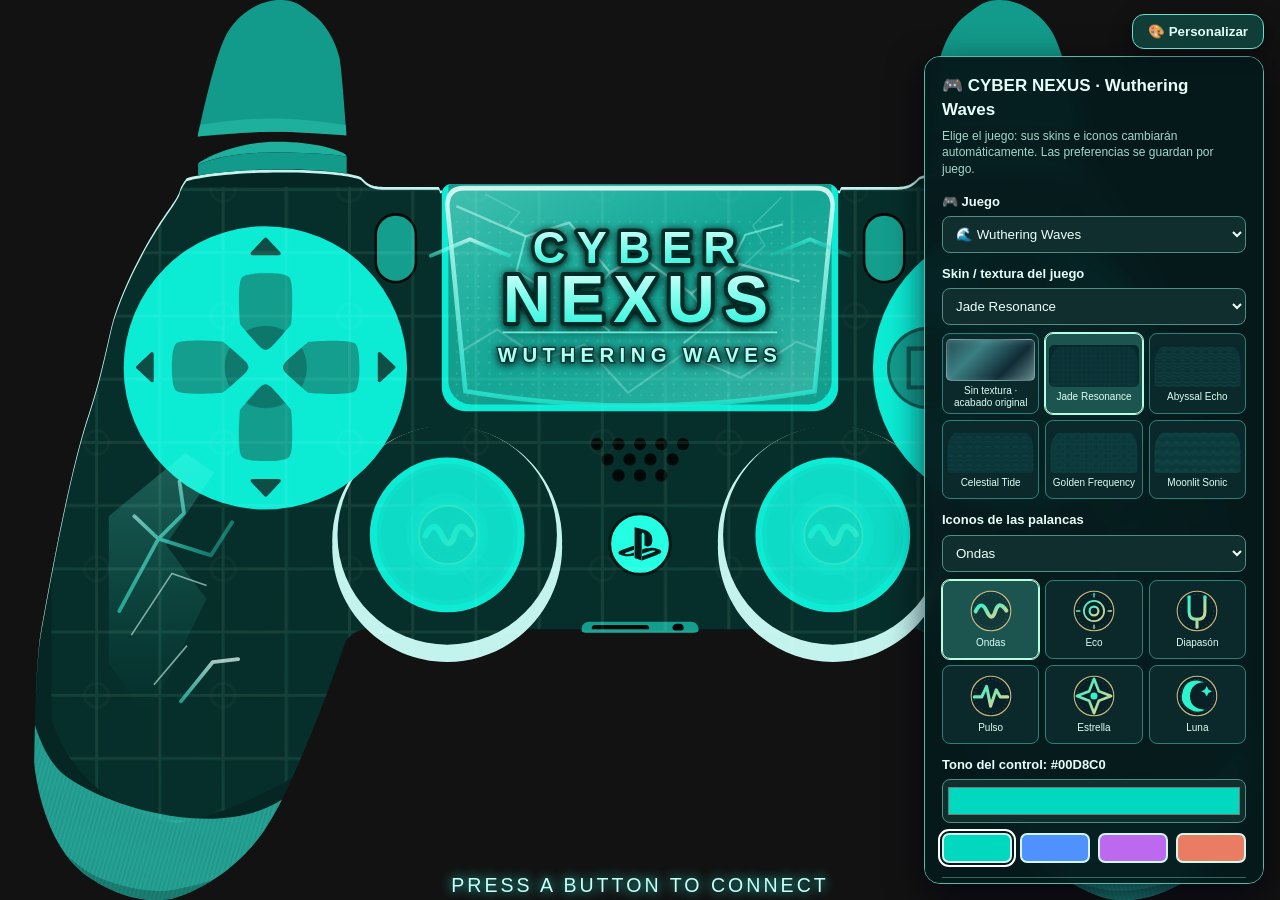
==== gamepad-customize-v2/index.html @ 9591efc9 "Add exportable self-contained photo controller HTML control for OBS streaming" ====
<!doctype html>
<html lang="es"><head><meta charset="utf-8"><meta name="viewport" content="width=device-width, initial-scale=1"><meta name="theme-color" content="#051f1c"><title>CYBER NEXUS — Gamepad Customize V2</title><link rel="stylesheet" href="style.css?v=no-texture-satin-4"></head>
<body><main class="stage" aria-label="CYBER NEXUS Wuthering Waves Resonance DualShock theme">
<div class="controller-art">
  <div class="shell"></div><div id="photo-skin" class="photo-skin" aria-hidden="true"><div class="photo-grip photo-left"><img id="photo-preview" alt=""></div><div class="photo-grip photo-right"><img id="photo-preview-right" alt=""></div></div><div class="touch-ice" aria-hidden="true"></div>
  <div class="part trigger lt" data-button="6"></div><div class="part trigger rt" data-button="7"></div>
  <div class="part bumper lb" data-button="4"></div><div class="part bumper rb" data-button="5"></div>
  <div class="part menu create" data-button="8"></div><div class="part menu options" data-button="9"></div>
  <div class="part direction up" data-button="12"></div><div class="part direction down" data-button="13"></div><div class="part direction left" data-button="14"></div><div class="part direction right" data-button="15"></div>
  <div class="part face cross" data-button="0"></div><div class="part face circle" data-button="1"></div><div class="part face square" data-button="2"></div><div class="part face triangle" data-button="3"></div>
  <div class="part stick ls" data-stick="left" data-button="10"></div><div class="part stick rs" data-stick="right" data-button="11"></div>
  <div class="part pad" data-button="17"></div><div class="part ps" data-button="16"></div>
</div><!-- WuWa V1 base: reuse V3 fixed controller geometry -->
<svg class="brand" xmlns="http://www.w3.org/2000/svg" role="img" aria-label="CYBER NEXUS — WUTHERING WAVES" viewBox="0 0 640 280" style="position:absolute;left:403px;top:195px;width:255px;height:112px;transform:translate(-50%,-50%);pointer-events:none;z-index:5;filter:drop-shadow(0 1px 3px #000)">
<defs>
  <linearGradient id="ice" x1="0" y1="0" x2="0" y2="1">
    <stop stop-color="#edfffd"/><stop offset=".45" stop-color="#83ffee"/><stop offset="1" stop-color="#1ef1da"/>
  </linearGradient>
  <linearGradient id="shine" x1="0" y1="0" x2="0" y2="1">
    <stop stop-color="#d9fffb"/><stop offset="1" stop-color="#7effef"/>
  </linearGradient>
</defs>
<!-- CYBER NEXUS channel logo with WuWa resonance styling -->
<text x="320" y="90" font-family="Arial,Helvetica,sans-serif" font-size="75" font-weight="900"
      text-anchor="middle" letter-spacing="19" stroke="#022c27" stroke-width="12" stroke-linejoin="round"
      paint-order="stroke" fill="url(#ice)">CYBER</text>
<text x="320" y="188" font-family="Arial,Helvetica,sans-serif" font-size="111" font-weight="900"
      text-anchor="middle" letter-spacing="15" stroke="#012b27" stroke-width="13" stroke-linejoin="round"
      paint-order="stroke" fill="url(#ice)">NEXUS</text>
<path d="M91 205 H549" stroke="#79ffea" stroke-width="3" opacity=".85"/>
<text x="320" y="255" font-family="Arial,Helvetica,sans-serif" font-size="34" font-weight="800"
      text-anchor="middle" letter-spacing="9" stroke="#04342f" stroke-width="4"
      paint-order="stroke" fill="url(#shine)">WUTHERING WAVES</text>
</svg><img class="frost" src="assets/ice-overlay.svg?v=wuwa-v1-jade-1" alt="" aria-hidden="true">
<div class="status">PRESS A BUTTON TO CONNECT</div><div class="debug" aria-live="off"></div></main>
<script src="main.js"></script><button id="customizer-toggle" type="button" aria-controls="customizer" aria-expanded="true">🎨 Personalizar</button>
<aside id="customizer" class="customizer" aria-label="Personalización del control">
  <h2 id="customizer-title">🎮 CYBER NEXUS · Gamepad Customize V2</h2>
  <p>Elige el juego: sus skins e iconos cambiarán automáticamente. Las preferencias se guardan por juego.</p>
  <label for="game-select">🎮 Juego</label>
  <select id="game-select">
    <option value="wuwa">🌊 Wuthering Waves</option>
    <option value="nte">🌆 Neverness to Everness</option>
    <option value="mk1">❄️ Mortal Kombat 1 · Sub-Zero</option>
  </select>
  <label for="skin-select">Skin / textura del juego</label>
  <select id="skin-select"></select>
  <div id="skin-gallery" class="choice-gallery skins-gallery" role="group" aria-label="Skins disponibles del juego"></div>
  <label for="icon-select">Iconos de las palancas</label>
  <select id="icon-select"></select>
  <div id="icon-gallery" class="choice-gallery icons-gallery" role="group" aria-label="Iconos disponibles del juego"></div>
  <label for="color-select">Tono del control: <span id="color-value">#00D8C0</span></label>
  <input type="color" id="color-select" value="#00d8c0" aria-label="Elegir el color del control">
  <div class="swatches" aria-label="Colores rápidos">
    <button type="button" style="background:#00d8c0" data-preset-color="#00d8c0" aria-label="Jade"></button>
    <button type="button" style="background:#4e91ff" data-preset-color="#4e91ff" aria-label="Azul"></button>
    <button type="button" style="background:#bd69ef" data-preset-color="#bd69ef" aria-label="Violeta"></button>
    <button type="button" style="background:#eb7c64" data-preset-color="#eb7c64" aria-label="Coral"></button>
  </div>
  <section class="photo-editor" aria-label="Skin mediante imagen">
<h3>🖼️ Skin de personaje · ambos grips</h3>
<p>La imagen se imprime sobre las dos empuñaduras hasta sus extremos inferiores, como una skin real. Los botones, palancas y touchpad quedan libres.</p>
<label for="photo-mode">Tipo de skin</label>
<select id="photo-mode"><option value="preset">Skin del juego</option><option value="photo">Personaje en ambos grips</option></select>
<label for="photo-upload">Foto para ambos lados (PNG, JPG, WebP)</label>
<input id="photo-upload" type="file" accept="image/png,image/jpeg,image/webp">
<label for="photo-right-upload">Opcional: foto diferente para el grip derecho</label>
<input id="photo-right-upload" type="file" accept="image/png,image/jpeg,image/webp">
<label for="photo-side">Ajustar imagen de</label>
<select id="photo-side"><option value="left">Grip izquierdo</option><option value="right">Grip derecho</option></select>
<div class="photo-controls">
<label for="photo-fit">Encuadre</label>
<select id="photo-fit"><option value="cover">Llenar grip (recorte)</option><option value="contain">Mostrar imagen completa</option></select>
<label for="photo-scale">Tamaño: <output id="photo-scale-value">100%</output></label>
<input id="photo-scale" type="range" min="50" max="250" value="100" step="1">
<label for="photo-x">Mover horizontal: <output id="photo-x-value">0 px</output></label>
<input id="photo-x" type="range" min="-200" max="200" value="0" step="1">
<label for="photo-y">Mover vertical: <output id="photo-y-value">0 px</output></label>
<input id="photo-y" type="range" min="-220" max="220" value="0" step="1">
<label for="photo-rotation">Rotación: <output id="photo-rotation-value">0°</output></label>
<input id="photo-rotation" type="range" min="-180" max="180" value="0" step="1">
<label for="photo-opacity">Opacidad: <output id="photo-opacity-value">100%</output></label>
<input id="photo-opacity" type="range" min="15" max="100" value="100" step="1">
</div>
<div class="photo-actions">
<button type="button" id="photo-reset">↺ Centrar este lado</button>
<button type="button" id="photo-remove">Eliminar fotos</button>
</div>
<p id="photo-status" role="status" aria-live="polite"></p>
</section>
  <section class="stream-export" aria-label="Guardar diseño para streaming">
  <h3>📺 Guardar para OBS / TikTok</h3>
  <p>Genera un archivo HTML con este mando, sus colores, iconos y fotos incorporadas. Se verá igual aunque OBS use otro navegador.</p>
  <button id="export-stream-html" type="button">💾 Guardar control para streaming (.html)</button>
  <p id="stream-export-status" role="status" aria-live="polite"></p>
  <small>En OBS: Fuente de navegador → Archivo local → selecciona el HTML. Para TikTok LIVE Studio, puedes capturar la escena de OBS con el mando personalizado. El enlace público de GitHub no comparte fotos guardadas en tu navegador.</small>
</section>
  <button id="reset-customizer" type="button">↺ Restaurar este juego</button>
  <p class="help">En OBS usa <strong>?overlay=1</strong> para ocultar el panel. No se modifican los controles originales.</p>
</aside>
<script src="customizer.js?v=no-texture-satin-4"></script><script src="photo-skin.js?v=character-grips-2"></script><script src="stream-export.js?v=export-v1"></script></body></html>
---- gamepad-customize-v2/style.css ----
/* WuWa V1 — retain Dracula DS4 artwork and exact established geometry; recolor only to WuWa Resonance.
   Dracula source art © contributors, MIT: github.com/dracula/gamepad-viewer */
:root{color-scheme:dark;--ice-filter:none}
*{box-sizing:border-box}html,body{margin:0;width:100%;height:100%;overflow:hidden;background:transparent;font-family:Arial,sans-serif}
body.show-bg{background:radial-gradient(ellipse at center,#104e48 0,#061917 70%)}
.stage{position:absolute;left:50%;top:50%;height:598px;width:806px;transform:translate(-50%,-50%) scale(var(--zoom,1));transform-origin:center;isolation:isolate}
.controller-art{position:absolute;inset:0;filter:none}
.shell{position:absolute;inset:0;background:url("assets/base.svg?v=wuwa-jade-v1-1") no-repeat center/806px 598px}
.part{position:absolute;z-index:2;background-repeat:no-repeat;transition:filter .055s,opacity .055s;pointer-events:none}
.part.pressed{filter:drop-shadow(0 0 4px #54ffe7) drop-shadow(0 0 9px #16ffe8)}
/* Official Dracula sizes and positions used for the DS4 */
.trigger{top:0;width:99px;height:90px;background-image:url("assets/triggers.svg?v=wuwa-jade-v1-1");opacity:var(--pressure,0)}
.trigger.lt{left:109px;background-position:0 0}
.trigger.rt{left:598px;background-position:-99px 0}
.bumper{top:94px;width:99px;height:23px;background-image:url("assets/bumper.svg?v=wuwa-jade-v1-1");opacity:0}
.bumper.lb{left:109px}.bumper.rb{left:598px;transform:scaleX(-1)}
.bumper.pressed{opacity:1}
.menu{top:142px;width:28px;height:46px;background-image:url("assets/start.svg?v=wuwa-jade-v1-1");opacity:0}
.menu.create{left:227px;background-position:0 0}
.menu.options{left:551px;background-position:-28px 0}
.menu.pressed{opacity:1}
.face{width:55px;height:55px;background-image:url("assets/face.svg?v=wuwa-jade-v1-1")}
.face.pressed{background-position-y:55px}
.cross{left:625px;top:275px;background-position:0 0}
.circle{left:682px;top:217px;background-position:-57px 0}
.square{left:567px;top:217px;background-position:-113px 0}
.triangle{left:625px;top:159px;background-position:55px 0}
.direction{background-image:url("assets/dpad.svg?v=wuwa-jade-v1-1")}
.up,.down{width:36px;height:52px}.left,.right{width:52px;height:36px}
.up{left:136px;top:181px;background-position:-37px 0}
.down{left:136px;top:255px;background-position:0 0}
.left{left:92px;top:226px;background-position:104px 0}
.right{left:165px;top:226px;background-position:52px 0}
.direction.pressed{background-position-y:52px}
.stick{width:94px;height:94px;background-image:url("assets/sticks.svg?v=wuwa-jade-v1-1");transform:translate(var(--x,0px),var(--y,0px));}
.stick.ls{left:228px;top:308px;background-position:0 0}
.stick.rs{left:484px;top:308px;background-position:0 0}
.stick.ls.pressed{background-position:-96px 0}
.stick.rs.pressed{background-position:-192px 0}
.pad{top:122px;left:272px;width:262px;height:151px;opacity:0;background:url("assets/touchpad.svg?v=wuwa-jade-v1-1") center no-repeat}
.pad.pressed{opacity:1}
.ps{left:382px;top:357px;width:42px;height:42px;border-radius:50%;opacity:0;background:radial-gradient(circle,#b8fff3 0,#12f1d8 52%,transparent 68%)}
.ps.pressed{opacity:.85}
.brand{position:absolute;left:50%;top:35%;width:255px;max-height:120px;height:auto;transform:translate(-50%,-50%);pointer-events:none;z-index:3;filter:drop-shadow(0 1px 3px #000)}
.frost{position:absolute;inset:0;width:806px;height:598px;z-index:4;pointer-events:none;opacity:.85}
.status{position:absolute;bottom:2px;left:0;width:100%;text-align:center;color:#c8fff9;letter-spacing:2px;font-size:13px;text-shadow:0 0 8px #26ffe8;z-index:5}
.stage.connected .status{display:none}.stage:not(.connected) .part{opacity:.2}.stage:not(.connected) .trigger,.stage:not(.connected) .bumper,.stage:not(.connected) .menu,.stage:not(.connected) .pad,.stage:not(.connected) .ps{opacity:0}

/* V4.1 — unambiguous feedback for face buttons and D-pad.
   The Dracula sprite's pressed variant can be subtle after recoloring:
   use independent resonance-glow layers without moving or reshaping the original buttons. */
.face,.direction{isolation:isolate}
.face.pressed,.direction.pressed{
  filter:brightness(1.65) saturate(1.45) drop-shadow(0 0 6px #d1fffa) drop-shadow(0 0 13px #19ffe2) !important;
}
.face::after,.direction::after{
  content:"";position:absolute;pointer-events:none;opacity:0;
  transition:opacity 45ms linear;background:transparent;
}
.face::after{
  inset:6px;border-radius:50%;
  border:3px solid rgba(216,253,255,.95);
  background:radial-gradient(circle,rgba(127,237,255,.4),rgba(7,127,255,.10) 65%,transparent 85%);
  box-shadow:0 0 5px #e0fffc,inset 0 0 9px #71ffe9,0 0 15px #16ffe6;
}
.direction::after{
  inset:3px;border-radius:7px;
  background:rgba(111,231,255,.58);
  box-shadow:inset 0 0 10px #e6fffc,0 0 11px #38ffe5;
}
.face.pressed::after,.direction.pressed::after{opacity:1}
.debug{display:none;position:absolute;left:0;right:0;bottom:0;z-index:20;padding:6px 10px;background:rgba(0,8,20,.88);color:#a9fff2;font:12px/1.4 monospace;white-space:nowrap;text-align:center;pointer-events:none}
body.debug-mode .debug{display:block}
body.debug-mode .status{bottom:27px}

/* V4.2 — OPTIONS (Gamepad API button 9) visible activation.
   Keep Dracula placement, but overlay a clear ice signal rather than relying
   on the barely visible start.svg sprite after recoloring. */
.menu.options.pressed{
  opacity:1 !important;
  filter:brightness(2.1) drop-shadow(0 0 7px #bffff4) drop-shadow(0 0 12px #16ffe6) !important;
}
.menu.options::after{
  content:"";position:absolute;left:3px;top:5px;width:22px;height:34px;
  box-sizing:border-box;border-radius:8px;
  opacity:0;pointer-events:none;
  border:2px solid #d3fffa;
  background:linear-gradient(160deg,rgba(188,250,255,.84),rgba(5,124,241,.72));
  box-shadow:0 0 9px #8affed,inset 0 0 8px #defffb,0 0 17px #24ffe8;
  transition:opacity .04s linear;
}
.menu.options.pressed::after{opacity:1}

/* WuWa V1 design improvements: preserving V4 geometry and proven input mapping */
.controller-art{filter:none}
.part.pressed{filter:brightness(1.85) drop-shadow(0 0 5px #d8fffb) drop-shadow(0 0 12px #14ffe1)}
.face.pressed,.direction.pressed{filter:brightness(1.95) saturate(1.25) drop-shadow(0 0 7px #c9fff9) drop-shadow(0 0 15px #02ffe2) !important}
.face::after{border-color:#e0fffc;background:radial-gradient(circle,rgba(150,243,255,.42),rgba(2,121,234,.15) 65%,transparent 85%);box-shadow:0 0 8px #d5fffa,inset 0 0 8px #7bffea,0 0 17px #00f1d6}
.direction::after{background:rgba(111,221,255,.65);box-shadow:inset 0 0 10px #e3fffc,0 0 13px #16ffe3}
.menu.options.pressed::after{background:linear-gradient(160deg,rgba(210,250,255,.86),rgba(6,127,225,.75))}
.pad.pressed{filter:drop-shadow(0 0 9px #46ffe5)}
.stick.pressed{filter:brightness(1.6) drop-shadow(0 0 8px #9efff0)}
.trigger{filter:drop-shadow(0 0 calc(2px + var(--pressure,0)*9px) #27ffe2)}
.bumper.pressed{filter:drop-shadow(0 0 8px #40ffe4)}

/* WuWa jade armor finish; controller geometry and Gamepad API unchanged. */
.shell{background-image:url("assets/base.svg?v=wuwa-jade-v1-1") !important}

/* WuWa V1 — Jade resonance touchpad and original waveform emblems; control geometry unchanged. */
.touch-ice{
  position:absolute;left:272px;top:122px;width:262px;height:151px;
  background:url("assets/touchpad-ice.svg?v=wuwa-jade-v1-1") center/contain no-repeat;
  z-index:1;pointer-events:none;
}
.stick{isolation:isolate}
.stick::after{
  content:"";position:absolute;width:43px;height:43px;left:25.5px;top:25.5px;
  pointer-events:none;opacity:.86;
  background:url("assets/resonance-emblem.svg?v=wuwa-resonance-v1") center/contain no-repeat;
  filter:drop-shadow(0 0 3px rgba(221,115,255,.85));
}
.stick.pressed::after{opacity:1;filter:drop-shadow(0 0 5px #9affef)}
/* Keep the touchpad's original press response on top of the glass texture. */
.pad{z-index:3}
.pad.pressed{filter:brightness(1.35) drop-shadow(0 0 10px #66ffe8)}
/* Neon highlights on established shoulder component locations. */
.bumper.pressed,.trigger.pressed{filter:brightness(1.35) drop-shadow(0 0 8px #96ffee)}

/* WuWa V2: isolated visual customization; Gamepad API and geometry untouched. */
:root{--hue-shift:0deg;--skin-image:url("assets/skin-jade.svg");--stick-icon:url("assets/resonance-emblem.svg")}
.controller-art,.frost{filter:hue-rotate(var(--hue-shift))}
.brand{filter:hue-rotate(var(--hue-shift)) drop-shadow(0 1px 3px #000) !important}
.shell::after{content:"";position:absolute;inset:0;pointer-events:none;background:var(--skin-image) center/806px 598px no-repeat;opacity:.52;z-index:1;mix-blend-mode:soft-light;-webkit-mask-image:url("assets/base.svg?v=wuwa-v2-body-mask-1");mask-image:url("assets/base.svg?v=wuwa-v2-body-mask-1");-webkit-mask-repeat:no-repeat;mask-repeat:no-repeat;-webkit-mask-position:center;mask-position:center;-webkit-mask-size:806px 598px;mask-size:806px 598px}
.shell{isolation:isolate}
.stick::after{background-image:var(--stick-icon);filter:drop-shadow(0 0 3px rgba(90,255,215,.85))}
#customizer-toggle{position:fixed;top:14px;right:16px;z-index:105;background:#103d37;color:#e1fff7;border:1px solid #65e0c9;border-radius:12px;padding:9px 15px;font-weight:700;cursor:pointer;box-shadow:0 6px 20px #0017}
#customizer-toggle[hidden]{display:none}
.customizer{position:fixed;top:56px;right:16px;width:min(292px,calc(100vw - 32px));max-height:calc(100vh - 72px);overflow:auto;z-index:100;background:rgba(6,27,29,.96);border:1px solid #4fbca6;border-radius:16px;padding:17px;color:#e6fff8;box-shadow:0 12px 36px #001b;backdrop-filter:blur(9px);font:14px/1.4 Arial,sans-serif}
.customizer.hidden{display:none}
.customizer h2{font-size:17px;margin:0 0 6px}.customizer p{font-size:12px;color:#a3d7ca;margin:0 0 15px}
.customizer label{display:block;font-size:13px;font-weight:bold;margin:12px 0 5px}
.customizer select,.customizer input[type=color]{width:100%;background:#102e2e;color:#edfff9;border:1px solid #508e84;border-radius:8px;padding:9px;cursor:pointer}
.customizer input[type=color]{height:44px;padding:3px}
.customizer .swatches{display:flex;gap:8px;margin:10px 0 13px}
.customizer .swatches button{flex:1;height:30px;border:2px solid #d2f7ed;border-radius:7px;cursor:pointer}
.customizer .swatches button[aria-pressed=true]{outline:2px solid #fff;outline-offset:2px}
.customizer #reset-customizer{width:100%;border:1px solid #81c6b5;background:#163e38;color:#e7fff6;border-radius:8px;padding:10px;cursor:pointer}
.customizer .help{margin-top:12px}
@media(max-width:650px){#customizer-toggle{top:8px;right:8px}.customizer{top:48px;right:8px}}

/* MULTIGAME V2 — only visual sprites change; preserves Gamepad API and geometry. */
:root{--game-base:url("../wuwa-v1/assets/base.svg");--game-triggers:url("../wuwa-v1/assets/triggers.svg");--game-bumper:url("../wuwa-v1/assets/bumper.svg");--game-start:url("../wuwa-v1/assets/start.svg");--game-face:url("../wuwa-v1/assets/face.svg");--game-dpad:url("../wuwa-v1/assets/dpad.svg");--game-sticks:url("../wuwa-v1/assets/sticks.svg");--game-touch:url("../wuwa-v1/assets/touchpad-ice.svg");--game-touchpress:url("../wuwa-v1/assets/touchpad.svg");--logo-shift:0deg;--bg-light:#104e48;--bg-dark:#061917}
body.show-bg{background:radial-gradient(ellipse at center,var(--bg-light) 0,var(--bg-dark) 70%)}
.shell,.shell[style]{background-image:var(--game-base) !important}
.shell::after{-webkit-mask-image:var(--game-base);mask-image:var(--game-base)}
.trigger{background-image:var(--game-triggers)}
.bumper{background-image:var(--game-bumper)}
.menu{background-image:var(--game-start)}
.face{background-image:var(--game-face)}
.direction{background-image:var(--game-dpad)}
.stick{background-image:var(--game-sticks)}
.touch-ice{background-image:var(--game-touch)}
.pad{background-image:var(--game-touchpress)}
.brand{filter:hue-rotate(var(--logo-shift)) drop-shadow(0 1px 3px #000) !important}
.customizer{width:min(340px,calc(100vw - 32px))}
.choice-gallery{display:grid;grid-template-columns:repeat(3,minmax(0,1fr));gap:6px;margin:8px 0 12px}
.choice{min-height:79px;padding:5px 3px;background:#0b292b;color:#dcfff3;border:1px solid #2b817a;border-radius:8px;cursor:pointer;display:flex;flex-direction:column;align-items:center;justify-content:center;gap:4px;overflow:hidden}
.choice img{width:44px;height:44px;object-fit:contain}
.choice span{display:block;font-size:10px;line-height:1.15;text-align:center;overflow-wrap:anywhere}
.skins-gallery .choice img{width:100%;height:42px;object-fit:cover;background:#09282e;border-radius:5px}
.choice[aria-pressed=true]{border-color:#bcffdd;background:#1c5550;outline:1px solid #acffe1}
.choice:hover{border-color:#e0fff3}
@media(max-width:650px){.customizer{width:min(305px,calc(100vw - 16px))}.choice-gallery{grid-template-columns:repeat(3,1fr)}}

/* Gamepad Customize V2 — local photo skin, clipped to game controller.
   Stays behind interactive buttons/touchpad, and never uploads photos. */
.controller-art{filter:none !important}
.shell,.part,.touch-ice{filter:hue-rotate(var(--hue-shift))}
.part.pressed{filter:brightness(1.85) drop-shadow(0 0 5px #d8fffb) drop-shadow(0 0 12px #14ffe1)}
.photo-skin{position:absolute;inset:0;width:806px;height:598px;z-index:1;pointer-events:none;display:none;overflow:hidden;
 -webkit-mask-image:var(--game-base);mask-image:var(--game-base);
 -webkit-mask-position:center;mask-position:center;
 -webkit-mask-repeat:no-repeat;mask-repeat:no-repeat;
 -webkit-mask-size:806px 598px;mask-size:806px 598px;
}
.photo-skin.visible{display:block}
.photo-skin img{display:block;position:absolute;left:0;top:0;width:806px;height:598px;object-fit:cover;max-width:none;
 transform:translate(var(--photo-x,0px),var(--photo-y,0px)) rotate(var(--photo-rotation,0deg)) scale(var(--photo-scale,1));
 transform-origin:center;opacity:var(--photo-opacity,.75)}
/* Photo grips and game textures can coexist: the textured shell is the base
   and character photos decorate only the two handles. Never hide the texture. */
.using-photo .shell::after{opacity:.8 !important;mix-blend-mode:screen}
.shell::after{opacity:.8;mix-blend-mode:screen}
.photo-editor{margin:14px 0;border-top:1px solid #326c61;padding-top:12px}
.photo-editor h3{margin:0 0 5px;font-size:15px;color:#caffed}
.photo-editor input[type=file]{display:block;width:100%;font-size:12px;padding:8px;background:#102e2e;border:1px solid #508e84;border-radius:8px}
.photo-editor input[type=range]{width:100%;accent-color:#56e0b9;cursor:pointer}
.photo-editor .photo-controls.disabled{opacity:.45}
.photo-editor .photo-actions{display:flex;gap:7px;margin:12px 0}
.photo-editor .photo-actions button{flex:1;min-width:0;background:#19443c;color:#e5fff5;border:1px solid #619d89;border-radius:8px;padding:8px 5px;font-size:12px;cursor:pointer}
.photo-editor .photo-actions button:hover{background:#266458}
.photo-editor #photo-status{font-size:12px;line-height:1.35;min-height:1.4em}

/* Character grip skins v2.1 — artwork only on the two separate physical grips.
   Exact controller sprite remains untouched. All coordinates within 806x598 stage. */
.photo-skin{z-index:1;opacity:1;overflow:hidden}
.photo-grip{position:absolute;inset:0;overflow:hidden;pointer-events:none}
/* Slender ergonomic shells, avoiding button and analog input regions. */
.photo-grip.photo-left{
 clip-path:polygon(7.5% 52%,18% 50%,24% 54%,27% 59%,28% 69%,25% 79%,21% 90%,18% 98%,11% 99%,6.5% 94%,3.5% 83%,3.5% 72%,5% 60%);
}
.photo-grip.photo-right{
 clip-path:polygon(92.5% 52%,82% 50%,76% 54%,73% 59%,72% 69%,75% 79%,79% 90%,82% 98%,89% 99%,93.5% 94%,96.5% 83%,96.5% 72%,95% 60%);
}
.photo-skin .photo-grip img{
 position:absolute;top:200px;left:15px;width:225px;height:398px;display:block;max-width:none;
 object-fit:cover;object-position:center bottom;
 opacity:var(--side-opacity,1);
 transform:translate(var(--side-x,0px),var(--side-y,0px)) rotate(var(--side-rotation,0deg)) scale(var(--side-scale,1));
 transform-origin:center bottom;
}
.photo-skin .photo-grip.photo-right img{left:566px}
.photo-editor #photo-right-upload{display:block;width:100%;font-size:12px;padding:8px;background:#102e2e;border:1px solid #508e84;border-radius:8px}
.photo-editor #photo-fit,.photo-editor #photo-side{width:100%;background:#102e2e;color:#edfff9;border:1px solid #508e84;border-radius:8px;padding:9px}
.photo-skin .photo-grip img[src=""]{display:none}

/* Texture-free finish: retain game-specific molded shell with a restrained satin sheen,
   rather than a flat or transparent surface. Does not affect character grip artwork. */
.no-texture .shell::after,
.no-texture.using-photo .shell::after{
 background-image:linear-gradient(145deg,rgba(255,255,255,.13) 0%,rgba(255,255,255,.025) 28%,rgba(0,0,0,.13) 64%,rgba(255,255,255,.07) 95%) !important;
 background-size:806px 598px;
 background-repeat:no-repeat;
 opacity:.65 !important;
 mix-blend-mode:soft-light !important;
}
.skins-gallery .choice .plain-skin-preview{
 display:block;width:100%;height:42px;flex-shrink:0;border-radius:5px;
 background:linear-gradient(135deg,#244e53 0%,#3b7f83 32%,#102b35 70%,#608789 100%);
 border:1px solid rgba(211,255,252,.35);box-shadow:inset 0 1px 6px rgba(255,255,255,.17);
}
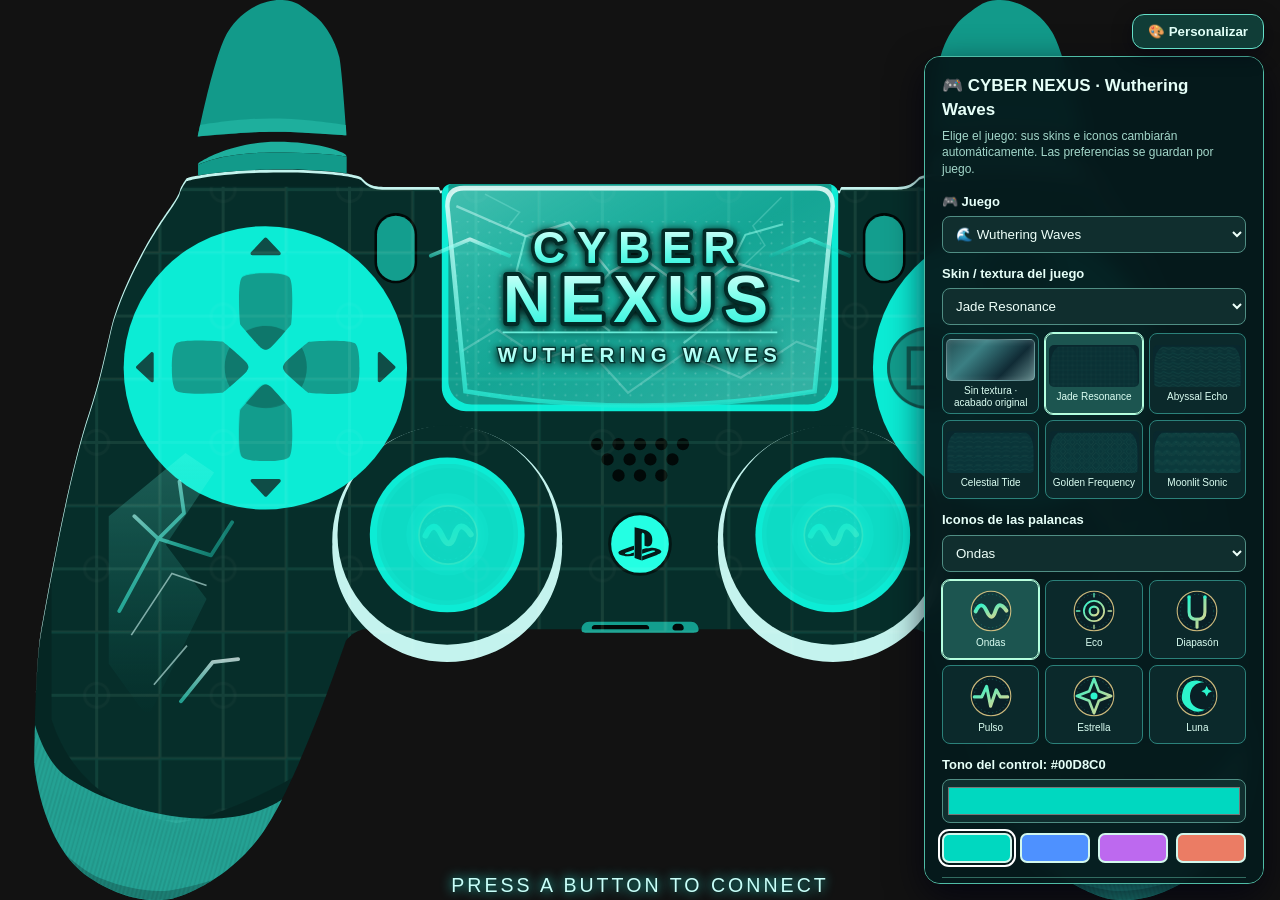
==== commit 2b6844f4: "Refresh editor stylesheet for new save-overlay control" ====
--- a/gamepad-customize-v2/index.html
+++ b/gamepad-customize-v2/index.html
@@ -1,5 +1,5 @@
 <!doctype html>
-<html lang="es"><head><meta charset="utf-8"><meta name="viewport" content="width=device-width, initial-scale=1"><meta name="theme-color" content="#051f1c"><title>CYBER NEXUS — Gamepad Customize V2</title><link rel="stylesheet" href="style.css?v=no-texture-satin-4"></head>
+<html lang="es"><head><meta charset="utf-8"><meta name="viewport" content="width=device-width, initial-scale=1"><meta name="theme-color" content="#051f1c"><title>CYBER NEXUS — Gamepad Customize V2</title><link rel="stylesheet" href="style.css?v=stream-export-5"></head>
 <body><main class="stage" aria-label="CYBER NEXUS Wuthering Waves Resonance DualShock theme">
 <div class="controller-art">
   <div class="shell"></div><div id="photo-skin" class="photo-skin" aria-hidden="true"><div class="photo-grip photo-left"><img id="photo-preview" alt=""></div><div class="photo-grip photo-right"><img id="photo-preview-right" alt=""></div></div><div class="touch-ice" aria-hidden="true"></div>
--- a/gamepad-customize-v2/style.css
+++ b/gamepad-customize-v2/style.css
@@ -239,3 +239,11 @@
  background:linear-gradient(135deg,#244e53 0%,#3b7f83 32%,#102b35 70%,#608789 100%);
  border:1px solid rgba(211,255,252,.35);box-shadow:inset 0 1px 6px rgba(255,255,255,.17);
 }
+
+/* Portable overlay export controls; editor-only, excluded from the saved HTML. */
+.stream-export{margin:14px 0;padding:13px 0;border-top:1px solid #326c61;border-bottom:1px solid #326c61}
+.stream-export h3{margin:0 0 5px;color:#d5fff1;font-size:15px}
+.stream-export p,.stream-export small{font-size:12px;line-height:1.4;color:#b7e4d9}
+.stream-export #export-stream-html{display:block;width:100%;padding:12px 9px;border-radius:10px;border:1px solid #9cf9cc;background:linear-gradient(135deg,#2de8bc,#71e8e0);color:#05231f;font-weight:800;cursor:pointer}
+.stream-export #export-stream-html:disabled{opacity:.55;cursor:progress}
+.stream-export #stream-export-status{min-height:1.2em;overflow-wrap:anywhere}
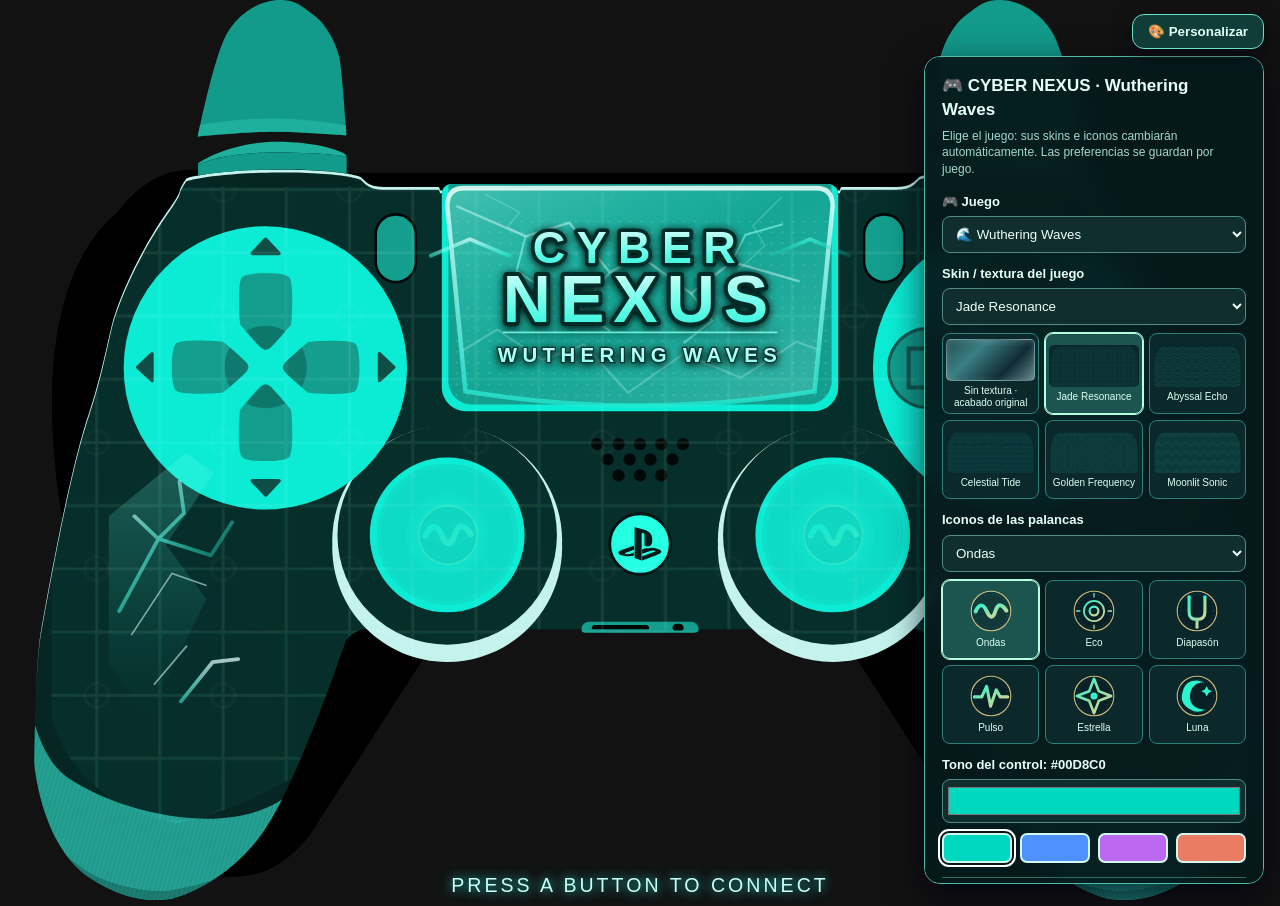
==== commit 2f293fb9: "Add RGB overlay and lighting editor controls in isolated Gamepad Customize V2" ====
--- a/gamepad-customize-v2/index.html
+++ b/gamepad-customize-v2/index.html
@@ -1,5 +1,5 @@
 <!doctype html>
-<html lang="es"><head><meta charset="utf-8"><meta name="viewport" content="width=device-width, initial-scale=1"><meta name="theme-color" content="#051f1c"><title>CYBER NEXUS — Gamepad Customize V2</title><link rel="stylesheet" href="style.css?v=stream-export-5"></head>
+<html lang="es"><head><meta charset="utf-8"><meta name="viewport" content="width=device-width, initial-scale=1"><meta name="theme-color" content="#051f1c"><title>CYBER NEXUS — Gamepad Customize V2 · RGB</title><link rel="stylesheet" href="style.css?v=rgb-edition-1"></head>
 <body><main class="stage" aria-label="CYBER NEXUS Wuthering Waves Resonance DualShock theme">
 <div class="controller-art">
   <div class="shell"></div><div id="photo-skin" class="photo-skin" aria-hidden="true"><div class="photo-grip photo-left"><img id="photo-preview" alt=""></div><div class="photo-grip photo-right"><img id="photo-preview-right" alt=""></div></div><div class="touch-ice" aria-hidden="true"></div>
@@ -10,6 +10,25 @@
   <div class="part face cross" data-button="0"></div><div class="part face circle" data-button="1"></div><div class="part face square" data-button="2"></div><div class="part face triangle" data-button="3"></div>
   <div class="part stick ls" data-stick="left" data-button="10"></div><div class="part stick rs" data-stick="right" data-button="11"></div>
   <div class="part pad" data-button="17"></div><div class="part ps" data-button="16"></div>
+  <svg id="rgb-layer" class="rgb-layer rgb-effect-static" xmlns="http://www.w3.org/2000/svg" viewBox="0 0 806 598" aria-hidden="true">
+    <defs><filter id="rgb-soft-glow" x="-75%" y="-75%" width="250%" height="250%"><feGaussianBlur stdDeviation="5"/></filter></defs>
+    <g class="rgb-zone rgb-outline">
+      <path class="rgb-halo" d="M121 115 Q83 105 56 141 C6 182 4 279 25 375 C33 458 60 559 107 578 Q154 594 184 554 L260 436 Q306 408 349 412 H456 Q499 408 546 436 L622 554 Q652 594 699 578 C746 557 772 459 781 375 C801 279 800 182 750 141 Q723 105 685 115" />
+      <path class="rgb-core" d="M121 115 Q83 105 56 141 C6 182 4 279 25 375 C33 458 60 559 107 578 Q154 594 184 554 L260 436 Q306 408 349 412 H456 Q499 408 546 436 L622 554 Q652 594 699 578 C746 557 772 459 781 375 C801 279 800 182 750 141 Q723 105 685 115" />
+    </g>
+    <g class="rgb-zone rgb-sticks">
+      <circle class="rgb-halo" cx="275" cy="355" r="49"/><circle class="rgb-core" cx="275" cy="355" r="49"/>
+      <circle class="rgb-halo" cx="531" cy="355" r="49"/><circle class="rgb-core" cx="531" cy="355" r="49"/>
+    </g>
+    <g class="rgb-zone rgb-touchpad">
+      <path class="rgb-halo" d="M280 123 Q273 123 273 134 V254 Q273 271 292 271 H514 Q533 271 533 254 V134 Q533 123 526 123 Z"/>
+      <path class="rgb-core" d="M280 123 Q273 123 273 134 V254 Q273 271 292 271 H514 Q533 271 533 254 V134 Q533 123 526 123 Z"/>
+    </g>
+    <g class="rgb-zone rgb-shoulders">
+      <path class="rgb-halo" d="M117 112 Q158 88 211 113 M595 113 Q648 88 689 112"/>
+      <path class="rgb-core" d="M117 112 Q158 88 211 113 M595 113 Q648 88 689 112"/>
+    </g>
+  </svg>
 </div><!-- WuWa V1 base: reuse V3 fixed controller geometry -->
 <svg class="brand" xmlns="http://www.w3.org/2000/svg" role="img" aria-label="CYBER NEXUS — WUTHERING WAVES" viewBox="0 0 640 280" style="position:absolute;left:403px;top:195px;width:255px;height:112px;transform:translate(-50%,-50%);pointer-events:none;z-index:5;filter:drop-shadow(0 1px 3px #000)">
 <defs>
@@ -88,7 +107,28 @@
 </div>
 <p id="photo-status" role="status" aria-live="polite"></p>
 </section>
-  <section class="stream-export" aria-label="Guardar diseño para streaming">
+  <section class="rgb-editor" aria-label="Iluminación RGB">
+<h3>🌈 Iluminación RGB — V2 experimental</h3>
+<p>Ajusta el resplandor del mando. Se exporta junto con tus skins y fotos a OBS.</p>
+<label for="rgb-enabled">Iluminación</label>
+<select id="rgb-enabled"><option value="on">Encendida</option><option value="off">Apagada</option></select>
+<label for="rgb-effect">Efecto de luz</label>
+<select id="rgb-effect"><option value="static">Color fijo</option><option value="breathing">Respiración suave</option><option value="rainbow">Arcoíris RGB</option><option value="pulse">Pulso de energía</option></select>
+<label for="rgb-color">Color RGB</label>
+<input type="color" id="rgb-color" value="#00edff" aria-label="Seleccionar color de iluminación">
+<label for="rgb-brightness">Intensidad: <output id="rgb-brightness-value">65%</output></label>
+<input type="range" id="rgb-brightness" min="10" max="100" value="65" step="5">
+<label for="rgb-speed">Velocidad: <output id="rgb-speed-value">50%</output></label>
+<input type="range" id="rgb-speed" min="10" max="100" value="50" step="5">
+<div class="rgb-switches">
+<label><input type="checkbox" id="rgb-outline" checked> Borde del mando</label>
+<label><input type="checkbox" id="rgb-sticks" checked> Anillos de palancas</label>
+<label><input type="checkbox" id="rgb-touchpad" checked> Touchpad</label>
+<label><input type="checkbox" id="rgb-shoulders" checked> Hombros (L1/R1)</label>
+</div>
+<button id="rgb-reset" type="button">↺ Restaurar iluminación</button>
+</section>
+<section class="stream-export" aria-label="Guardar diseño para streaming">
   <h3>📺 Guardar para OBS / TikTok</h3>
   <p>Genera un archivo HTML con este mando, sus colores, iconos y fotos incorporadas. Se verá igual aunque OBS use otro navegador.</p>
   <button id="export-stream-html" type="button">💾 Guardar control para streaming (.html)</button>
@@ -98,4 +138,4 @@
   <button id="reset-customizer" type="button">↺ Restaurar este juego</button>
   <p class="help">En OBS usa <strong>?overlay=1</strong> para ocultar el panel. No se modifican los controles originales.</p>
 </aside>
-<script src="customizer.js?v=no-texture-satin-4"></script><script src="photo-skin.js?v=character-grips-2"></script><script src="stream-export.js?v=export-v1"></script></body></html>+<script src="customizer.js?v=no-texture-satin-4"></script><script src="photo-skin.js?v=character-grips-2"></script><script src="stream-export.js?v=export-v1"></script><script src="rgb.js?v=rgb-edition-1"></script></body></html>
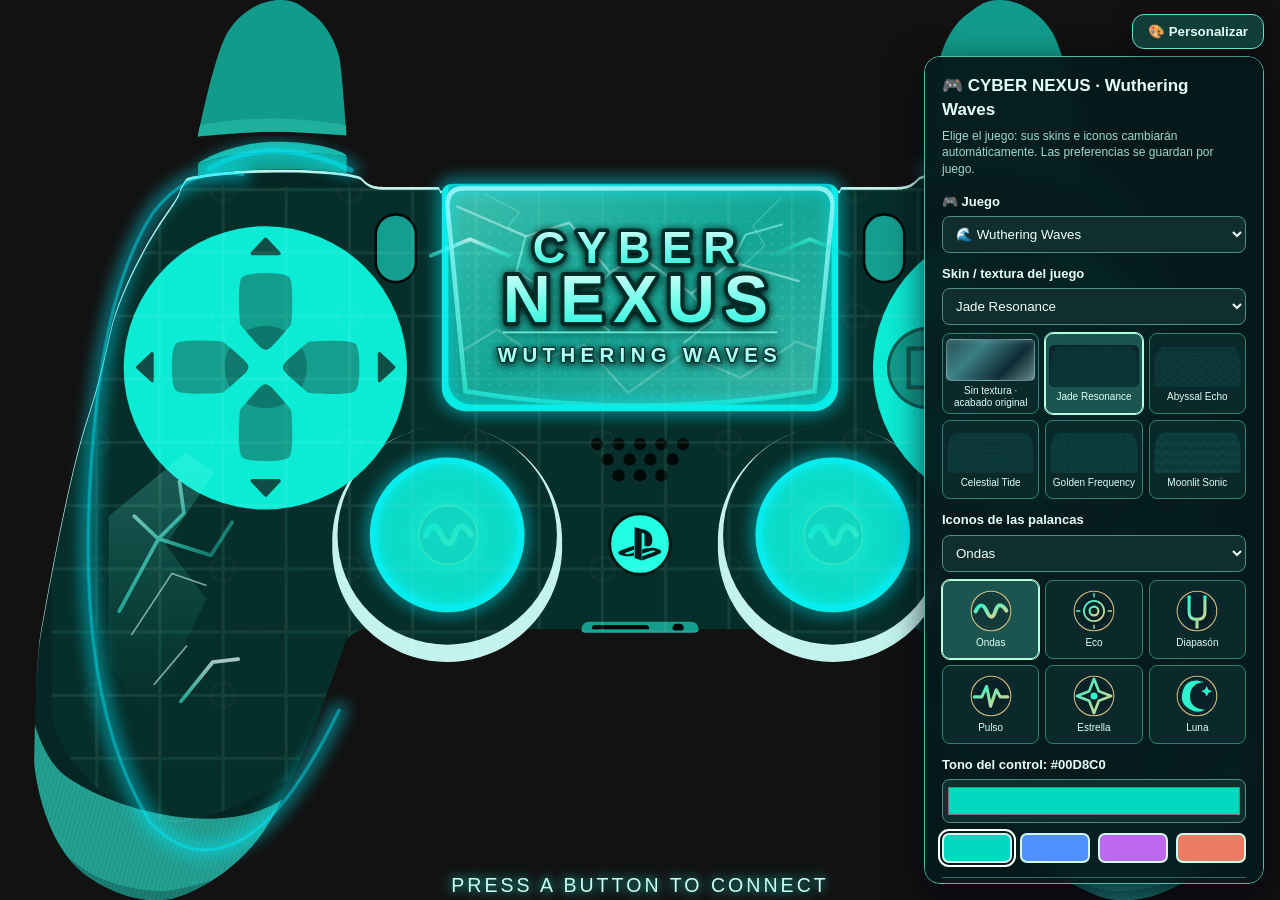
==== commit a1d009aa: "Fit RGB outline to both controller grips without crossing empty lower center" ====
--- a/gamepad-customize-v2/index.html
+++ b/gamepad-customize-v2/index.html
@@ -1,5 +1,5 @@
 <!doctype html>
-<html lang="es"><head><meta charset="utf-8"><meta name="viewport" content="width=device-width, initial-scale=1"><meta name="theme-color" content="#051f1c"><title>CYBER NEXUS — Gamepad Customize V2 · RGB</title><link rel="stylesheet" href="style.css?v=rgb-edition-1"></head>
+<html lang="es"><head><meta charset="utf-8"><meta name="viewport" content="width=device-width, initial-scale=1"><meta name="theme-color" content="#051f1c"><title>CYBER NEXUS — Gamepad Customize V2 · RGB</title><link rel="stylesheet" href="style.css?v=rgb-contour-fit-2"></head>
 <body><main class="stage" aria-label="CYBER NEXUS Wuthering Waves Resonance DualShock theme">
 <div class="controller-art">
   <div class="shell"></div><div id="photo-skin" class="photo-skin" aria-hidden="true"><div class="photo-grip photo-left"><img id="photo-preview" alt=""></div><div class="photo-grip photo-right"><img id="photo-preview-right" alt=""></div></div><div class="touch-ice" aria-hidden="true"></div>
@@ -12,9 +12,16 @@
   <div class="part pad" data-button="17"></div><div class="part ps" data-button="16"></div>
   <svg id="rgb-layer" class="rgb-layer rgb-effect-static" xmlns="http://www.w3.org/2000/svg" viewBox="0 0 806 598" aria-hidden="true">
     <defs><filter id="rgb-soft-glow" x="-75%" y="-75%" width="250%" height="250%"><feGaussianBlur stdDeviation="5"/></filter></defs>
+    <!-- Two fitted grip edge accents, not a second oversized controller silhouette. -->
     <g class="rgb-zone rgb-outline">
-      <path class="rgb-halo" d="M121 115 Q83 105 56 141 C6 182 4 279 25 375 C33 458 60 559 107 578 Q154 594 184 554 L260 436 Q306 408 349 412 H456 Q499 408 546 436 L622 554 Q652 594 699 578 C746 557 772 459 781 375 C801 279 800 182 750 141 Q723 105 685 115" />
-      <path class="rgb-core" d="M121 115 Q83 105 56 141 C6 182 4 279 25 375 C33 458 60 559 107 578 Q154 594 184 554 L260 436 Q306 408 349 412 H456 Q499 408 546 436 L622 554 Q652 594 699 578 C746 557 772 459 781 375 C801 279 800 182 750 141 Q723 105 685 115" />
+      <g class="rgb-outline-left">
+        <path class="rgb-halo" d="M139 116 C112 112 94 122 79 142 C48 190 40 268 37 332 C33 424 46 496 78 547 Q109 579 146 553 Q173 533 203 472"/>
+        <path class="rgb-core" d="M139 116 C112 112 94 122 79 142 C48 190 40 268 37 332 C33 424 46 496 78 547 Q109 579 146 553 Q173 533 203 472"/>
+      </g>
+      <g class="rgb-outline-right" transform="translate(806 0) scale(-1 1)">
+        <path class="rgb-halo" d="M139 116 C112 112 94 122 79 142 C48 190 40 268 37 332 C33 424 46 496 78 547 Q109 579 146 553 Q173 533 203 472"/>
+        <path class="rgb-core" d="M139 116 C112 112 94 122 79 142 C48 190 40 268 37 332 C33 424 46 496 78 547 Q109 579 146 553 Q173 533 203 472"/>
+      </g>
     </g>
     <g class="rgb-zone rgb-sticks">
       <circle class="rgb-halo" cx="275" cy="355" r="49"/><circle class="rgb-core" cx="275" cy="355" r="49"/>
--- a/gamepad-customize-v2/style.css
+++ b/gamepad-customize-v2/style.css
@@ -247,3 +247,34 @@
 .stream-export #export-stream-html{display:block;width:100%;padding:12px 9px;border-radius:10px;border:1px solid #9cf9cc;background:linear-gradient(135deg,#2de8bc,#71e8e0);color:#05231f;font-weight:800;cursor:pointer}
 .stream-export #export-stream-html:disabled{opacity:.55;cursor:progress}
 .stream-export #stream-export-status{min-height:1.2em;overflow-wrap:anywhere}
+
+/* CYBER NEXUS — Gamepad Customize V2 RGB Edition.
+   SVG lighting follows existing 806x598 artwork, without moving input controls. */
+:root{--rgb-color:#00edff;--rgb-opacity:.65;--rgb-duration:3s}
+.rgb-layer{position:absolute;left:0;top:0;width:806px;height:598px;z-index:5;pointer-events:none;overflow:visible;color:var(--rgb-color);opacity:var(--rgb-opacity);will-change:filter,opacity}
+.rgb-layer .rgb-zone{fill:none;stroke-linejoin:round;stroke-linecap:round}
+.rgb-layer .rgb-halo{fill:none;stroke:var(--rgb-color);stroke-width:11;opacity:.68;filter:url(#rgb-soft-glow)}
+.rgb-layer .rgb-core{fill:none;stroke:var(--rgb-color);stroke-width:2.8;opacity:.96}
+.rgb-layer .rgb-outline .rgb-core{stroke-width:2}
+.rgb-layer .rgb-sticks .rgb-core{stroke-width:3.4}
+.rgb-layer .rgb-touchpad .rgb-core{stroke-width:2}
+.rgb-layer .rgb-shoulders .rgb-core{stroke-width:3.4}
+.rgb-layer.rgb-effect-breathing{animation:rgb-breathe var(--rgb-duration) ease-in-out infinite}
+.rgb-layer.rgb-effect-rainbow{animation:rgb-spectrum var(--rgb-duration) linear infinite}
+.rgb-layer.rgb-effect-pulse{animation:rgb-energy var(--rgb-duration) ease-in-out infinite}
+.rgb-layer.rgb-off{display:none !important}
+.rgb-layer.rgb-no-outline .rgb-outline,.rgb-layer.rgb-no-sticks .rgb-sticks,.rgb-layer.rgb-no-touchpad .rgb-touchpad,.rgb-layer.rgb-no-shoulders .rgb-shoulders{display:none}
+@keyframes rgb-breathe{0%,100%{opacity:calc(var(--rgb-opacity)*.30)}50%{opacity:var(--rgb-opacity)}}
+@keyframes rgb-spectrum{from{filter:hue-rotate(0deg)}to{filter:hue-rotate(360deg)}}
+@keyframes rgb-energy{0%,100%{opacity:calc(var(--rgb-opacity)*.45);filter:brightness(.8)}50%{opacity:var(--rgb-opacity);filter:brightness(1.55) drop-shadow(0 0 3px var(--rgb-color))}}
+@media(prefers-reduced-motion:reduce){.rgb-layer{animation:none !important}}
+.rgb-editor{margin:14px 0;padding:14px 0;border-top:1px solid #3b867c;border-bottom:1px solid #3b867c}
+.rgb-editor h3{font-size:16px;color:#affff2;margin:0 0 6px}.rgb-editor p{font-size:12px;line-height:1.4;color:#bbded7}
+.rgb-editor label{display:block;font-size:13px;font-weight:700;margin:10px 0 4px}
+.rgb-editor select,.rgb-editor input[type=color]{width:100%;color:#e4fff5;background:#102d2d;border:1px solid #599a8b;border-radius:8px;padding:9px}
+.rgb-editor input[type=color]{height:43px;padding:3px;cursor:pointer}
+.rgb-editor input[type=range]{width:100%;accent-color:#4deacb;cursor:pointer}
+.rgb-switches{display:grid;grid-template-columns:1fr 1fr;gap:7px;margin:12px 0}
+.rgb-editor .rgb-switches label{display:flex;align-items:center;gap:6px;font-size:12px;font-weight:500;margin:0;cursor:pointer}
+.rgb-switches input{accent-color:#4deacb}
+.rgb-editor #rgb-reset{width:100%;padding:10px;border-radius:8px;border:1px solid #6bcdbb;color:#e6fff8;background:#1b5148;cursor:pointer}
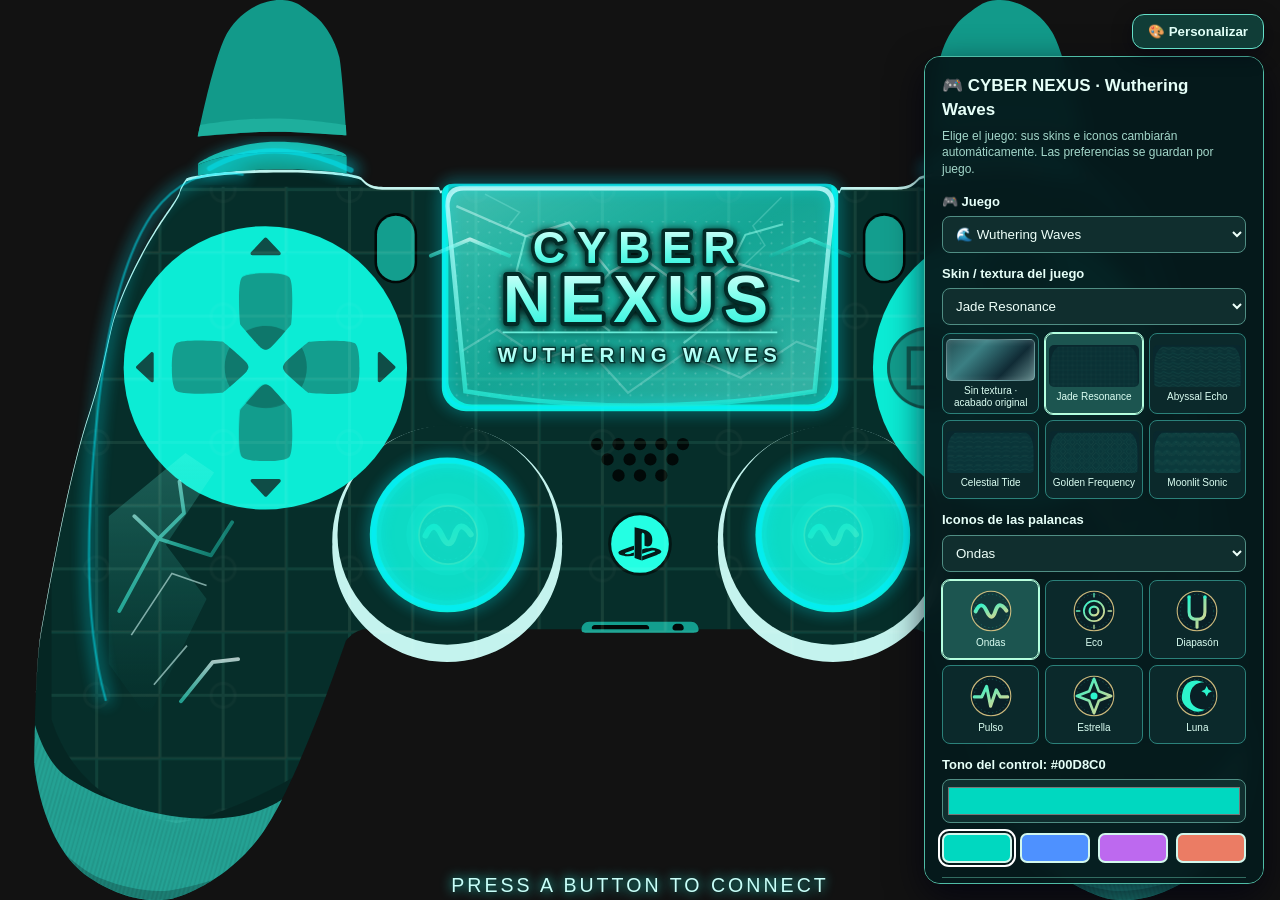
==== commit cfa04198: "Keep RGB side accents within top and lateral shell; prevent floating lower grip arcs" ====
--- a/gamepad-customize-v2/index.html
+++ b/gamepad-customize-v2/index.html
@@ -1,5 +1,5 @@
 <!doctype html>
-<html lang="es"><head><meta charset="utf-8"><meta name="viewport" content="width=device-width, initial-scale=1"><meta name="theme-color" content="#051f1c"><title>CYBER NEXUS — Gamepad Customize V2 · RGB</title><link rel="stylesheet" href="style.css?v=rgb-contour-fit-2"></head>
+<html lang="es"><head><meta charset="utf-8"><meta name="viewport" content="width=device-width, initial-scale=1"><meta name="theme-color" content="#051f1c"><title>CYBER NEXUS — Gamepad Customize V2 · RGB</title><link rel="stylesheet" href="style.css?v=rgb-edge-refine-3"></head>
 <body><main class="stage" aria-label="CYBER NEXUS Wuthering Waves Resonance DualShock theme">
 <div class="controller-art">
   <div class="shell"></div><div id="photo-skin" class="photo-skin" aria-hidden="true"><div class="photo-grip photo-left"><img id="photo-preview" alt=""></div><div class="photo-grip photo-right"><img id="photo-preview-right" alt=""></div></div><div class="touch-ice" aria-hidden="true"></div>
@@ -15,12 +15,12 @@
     <!-- Two fitted grip edge accents, not a second oversized controller silhouette. -->
     <g class="rgb-zone rgb-outline">
       <g class="rgb-outline-left">
-        <path class="rgb-halo" d="M139 116 C112 112 94 122 79 142 C48 190 40 268 37 332 C33 424 46 496 78 547 Q109 579 146 553 Q173 533 203 472"/>
-        <path class="rgb-core" d="M139 116 C112 112 94 122 79 142 C48 190 40 268 37 332 C33 424 46 496 78 547 Q109 579 146 553 Q173 533 203 472"/>
+        <path class="rgb-halo" d="M139 116 C112 112 94 122 79 142 C51 183 42 261 38 331 C35 385 38 430 48 465"/>
+        <path class="rgb-core" d="M139 116 C112 112 94 122 79 142 C51 183 42 261 38 331 C35 385 38 430 48 465"/>
       </g>
       <g class="rgb-outline-right" transform="translate(806 0) scale(-1 1)">
-        <path class="rgb-halo" d="M139 116 C112 112 94 122 79 142 C48 190 40 268 37 332 C33 424 46 496 78 547 Q109 579 146 553 Q173 533 203 472"/>
-        <path class="rgb-core" d="M139 116 C112 112 94 122 79 142 C48 190 40 268 37 332 C33 424 46 496 78 547 Q109 579 146 553 Q173 533 203 472"/>
+        <path class="rgb-halo" d="M139 116 C112 112 94 122 79 142 C51 183 42 261 38 331 C35 385 38 430 48 465"/>
+        <path class="rgb-core" d="M139 116 C112 112 94 122 79 142 C51 183 42 261 38 331 C35 385 38 430 48 465"/>
       </g>
     </g>
     <g class="rgb-zone rgb-sticks">
--- a/gamepad-customize-v2/style.css
+++ b/gamepad-customize-v2/style.css
@@ -278,3 +278,9 @@
 .rgb-editor .rgb-switches label{display:flex;align-items:center;gap:6px;font-size:12px;font-weight:500;margin:0;cursor:pointer}
 .rgb-switches input{accent-color:#4deacb}
 .rgb-editor #rgb-reset{width:100%;padding:10px;border-radius:8px;border:1px solid #6bcdbb;color:#e6fff8;background:#1b5148;cursor:pointer}
+
+/* RGB V2 contour-fit pass: less overpowering, no stray lines crossing controller. */
+.rgb-layer .rgb-outline .rgb-halo{stroke-width:7;opacity:.54}
+.rgb-layer .rgb-outline .rgb-core{stroke-width:1.5;opacity:.84}
+.rgb-layer .rgb-sticks .rgb-halo{stroke-width:8;opacity:.55}
+.rgb-layer .rgb-touchpad .rgb-halo{stroke-width:8;opacity:.5}
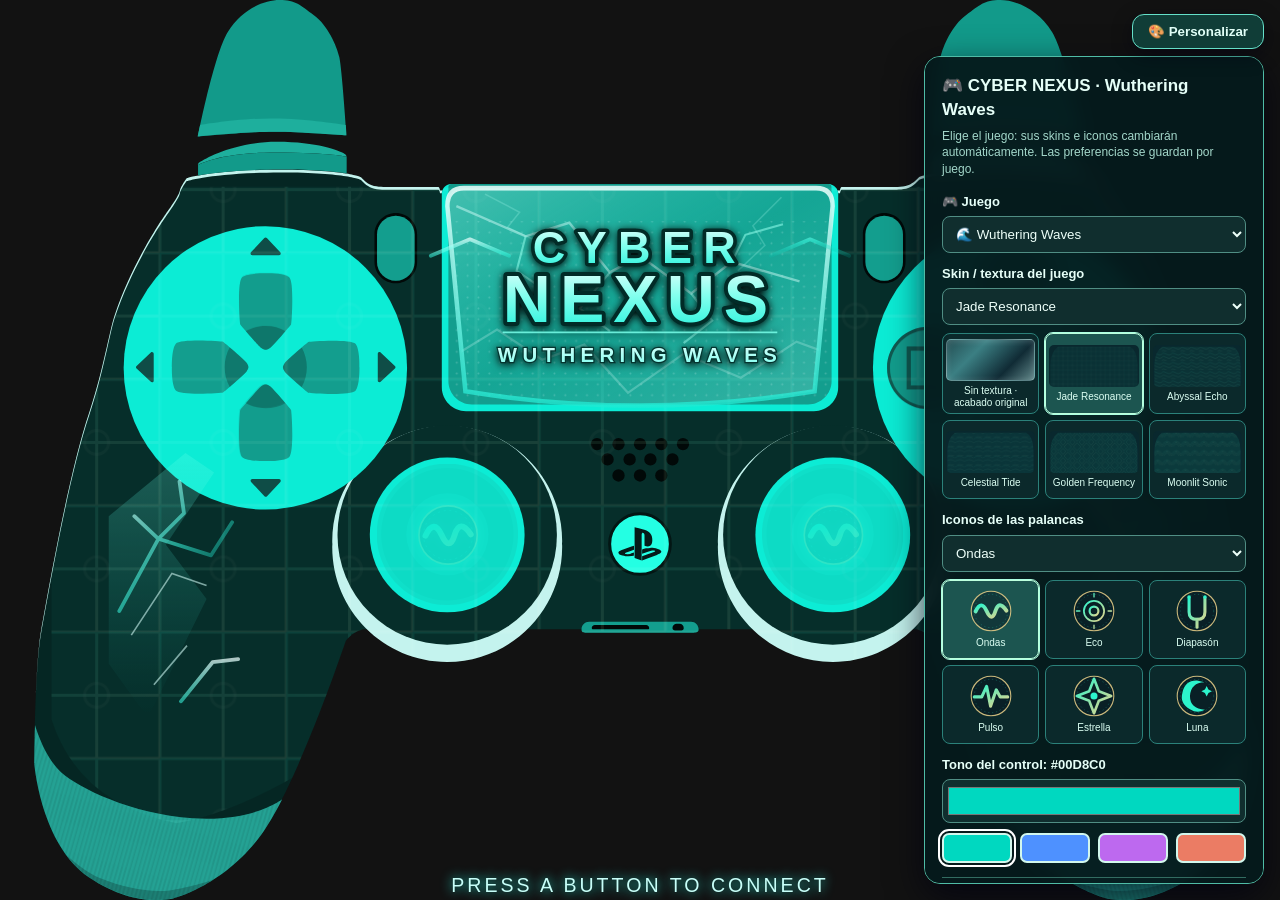
==== commit 99528988: "Replace RGB freehand outline with exact original V3 shell path and lower-edge fade mask" ====
--- a/gamepad-customize-v2/index.html
+++ b/gamepad-customize-v2/index.html
@@ -1,5 +1,5 @@
 <!doctype html>
-<html lang="es"><head><meta charset="utf-8"><meta name="viewport" content="width=device-width, initial-scale=1"><meta name="theme-color" content="#051f1c"><title>CYBER NEXUS — Gamepad Customize V2 · RGB</title><link rel="stylesheet" href="style.css?v=rgb-edge-refine-3"></head>
+<html lang="es"><head><meta charset="utf-8"><meta name="viewport" content="width=device-width, initial-scale=1"><meta name="theme-color" content="#051f1c"><title>CYBER NEXUS — Gamepad Customize V2 · RGB</title><link rel="stylesheet" href="style.css?v=rgb-exact-shell-4"></head>
 <body><main class="stage" aria-label="CYBER NEXUS Wuthering Waves Resonance DualShock theme">
 <div class="controller-art">
   <div class="shell"></div><div id="photo-skin" class="photo-skin" aria-hidden="true"><div class="photo-grip photo-left"><img id="photo-preview" alt=""></div><div class="photo-grip photo-right"><img id="photo-preview-right" alt=""></div></div><div class="touch-ice" aria-hidden="true"></div>
@@ -11,11 +11,19 @@
   <div class="part stick ls" data-stick="left" data-button="10"></div><div class="part stick rs" data-stick="right" data-button="11"></div>
   <div class="part pad" data-button="17"></div><div class="part ps" data-button="16"></div>
   <svg id="rgb-layer" class="rgb-layer rgb-effect-static" xmlns="http://www.w3.org/2000/svg" viewBox="0 0 806 598" aria-hidden="true">
-    <defs><filter id="rgb-soft-glow" x="-75%" y="-75%" width="250%" height="250%"><feGaussianBlur stdDeviation="5"/></filter></defs>
-    <!-- Two fitted grip edge accents, not a second oversized controller silhouette. -->
-    <g class="rgb-zone rgb-outline">
-      <g class="rgb-outline-left">
-        <path class="rgb-halo" d="M139 116 C112 112 94 122 79 142 C51 183 42 261 38 331 C35 385 38 430 48 465"/>
+    <defs>
+      <filter id="rgb-soft-glow" x="-75%" y="-75%" width="250%" height="250%"><feGaussianBlur stdDeviation="5"/></filter>
+      <linearGradient id="rgb-shell-edge-fade" x1="0" y1="0" x2="0" y2="1">
+        <stop    <!-- Exact unmodified shell outline from V3/assets/base.svg .st3,
+         original viewBox="-556 241.1 806 598.9" mapped onto 806x598 RGB stage.
+         Mask fades only lower grip edges; no guessed freehand outline. -->
+    <g class="rgb-zone rgb-outline" mask="url(#rgb-shell-upper-mask)">
+      <g transform="translate(556 -241.1)">
+        <path class="rgb-halo" d="M245.3,659.8c-2.9-15.5-17.7-102.5-32-144.6c-9.4-27.7-13.1-53-17-64.9c-12-35.7-33-65.7-33-65.7 s-9.5-13.1-10.1-16.3c-0.6-3.3-4.7-8.6-4.7-8.6s-17.4-5.7-62.3-5.7s-53.7,5-53.7,5s-2.4,2.9-5.9,4.8c-3.5,1.8-11.7,1.7-11.7,1.7 h-33.4c0,0-0.6-0.1-0.9,0.3c-0.4,0.4-0.6,2-0.6,2h-133h-133.1c0,0-0.3-1.7-0.6-2c-0.4-0.4-0.9-0.3-0.9-0.3H-321 c0,0-8.2,0.2-11.7-1.7c-3.5-1.8-5.9-4.8-5.9-4.8s-8.8-5-53.7-5c-44.8,0-62.3,5.7-62.3,5.7s-4.1,5.3-4.7,8.6 c-0.6,3.3-10.1,16.3-10.1,16.3s-21,30-33,65.7c-4,11.9-7.7,37.2-17,64.9c-14.3,42.1-29.1,129.1-32,144.6 c-4.3,23.2-4.7,90.1-4.7,90.1s4.5,53.4,36.2,74.9s56.7,14,56.7,14s33.1-8.2,57.8-41.9s56.6-129.2,56.6-129.2s2.2-3,5.7-5.3 s6.3-2.6,6.3-2.6l183.7,0.1l183.7-0.1c0,0,2.8,0.3,6.3,2.6s5.7,5.3,5.7,5.3s31.9,95.4,56.6,129.2s57.8,41.9,57.8,41.9 s25,7.5,56.7-14s36.2-74.9,36.2-74.9S249.7,682.9,245.3,659.8z"/>
+        <path class="rgb-core" d="M245.3,659.8c-2.9-15.5-17.7-102.5-32-144.6c-9.4-27.7-13.1-53-17-64.9c-12-35.7-33-65.7-33-65.7 s-9.5-13.1-10.1-16.3c-0.6-3.3-4.7-8.6-4.7-8.6s-17.4-5.7-62.3-5.7s-53.7,5-53.7,5s-2.4,2.9-5.9,4.8c-3.5,1.8-11.7,1.7-11.7,1.7 h-33.4c0,0-0.6-0.1-0.9,0.3c-0.4,0.4-0.6,2-0.6,2h-133h-133.1c0,0-0.3-1.7-0.6-2c-0.4-0.4-0.9-0.3-0.9-0.3H-321 c0,0-8.2,0.2-11.7-1.7c-3.5-1.8-5.9-4.8-5.9-4.8s-8.8-5-53.7-5c-44.8,0-62.3,5.7-62.3,5.7s-4.1,5.3-4.7,8.6 c-0.6,3.3-10.1,16.3-10.1,16.3s-21,30-33,65.7c-4,11.9-7.7,37.2-17,64.9c-14.3,42.1-29.1,129.1-32,144.6 c-4.3,23.2-4.7,90.1-4.7,90.1s4.5,53.4,36.2,74.9s56.7,14,56.7,14s33.1-8.2,57.8-41.9s56.6-129.2,56.6-129.2s2.2-3,5.7-5.3 s6.3-2.6,6.3-2.6l183.7,0.1l183.7-0.1c0,0,2.8,0.3,6.3,2.6s5.7,5.3,5.7,5.3s31.9,95.4,56.6,129.2s57.8,41.9,57.8,41.9 s25,7.5,56.7-14s36.2-74.9,36.2-74.9S249.7,682.9,245.3,659.8z"/>
+      </g>
+    </g>
+51 183 42 261 38 331 C35 385 38 430 48 465"/>
         <path class="rgb-core" d="M139 116 C112 112 94 122 79 142 C51 183 42 261 38 331 C35 385 38 430 48 465"/>
       </g>
       <g class="rgb-outline-right" transform="translate(806 0) scale(-1 1)">
--- a/gamepad-customize-v2/style.css
+++ b/gamepad-customize-v2/style.css
@@ -284,3 +284,10 @@
 .rgb-layer .rgb-outline .rgb-core{stroke-width:1.5;opacity:.84}
 .rgb-layer .rgb-sticks .rgb-halo{stroke-width:8;opacity:.55}
 .rgb-layer .rgb-touchpad .rgb-halo{stroke-width:8;opacity:.5}
+
+/* RGB v2 edge-refine: fade side rails before the controller grip tips.
+   No extraneous glowing loops outside lower shell. */
+.rgb-layer .rgb-outline{
+ -webkit-mask-image:linear-gradient(to bottom,#000 0%,#000 55%,rgba(0,0,0,.85) 68%,transparent 82%);
+ mask-image:linear-gradient(to bottom,#000 0%,#000 55%,rgba(0,0,0,.85) 68%,transparent 82%);
+}
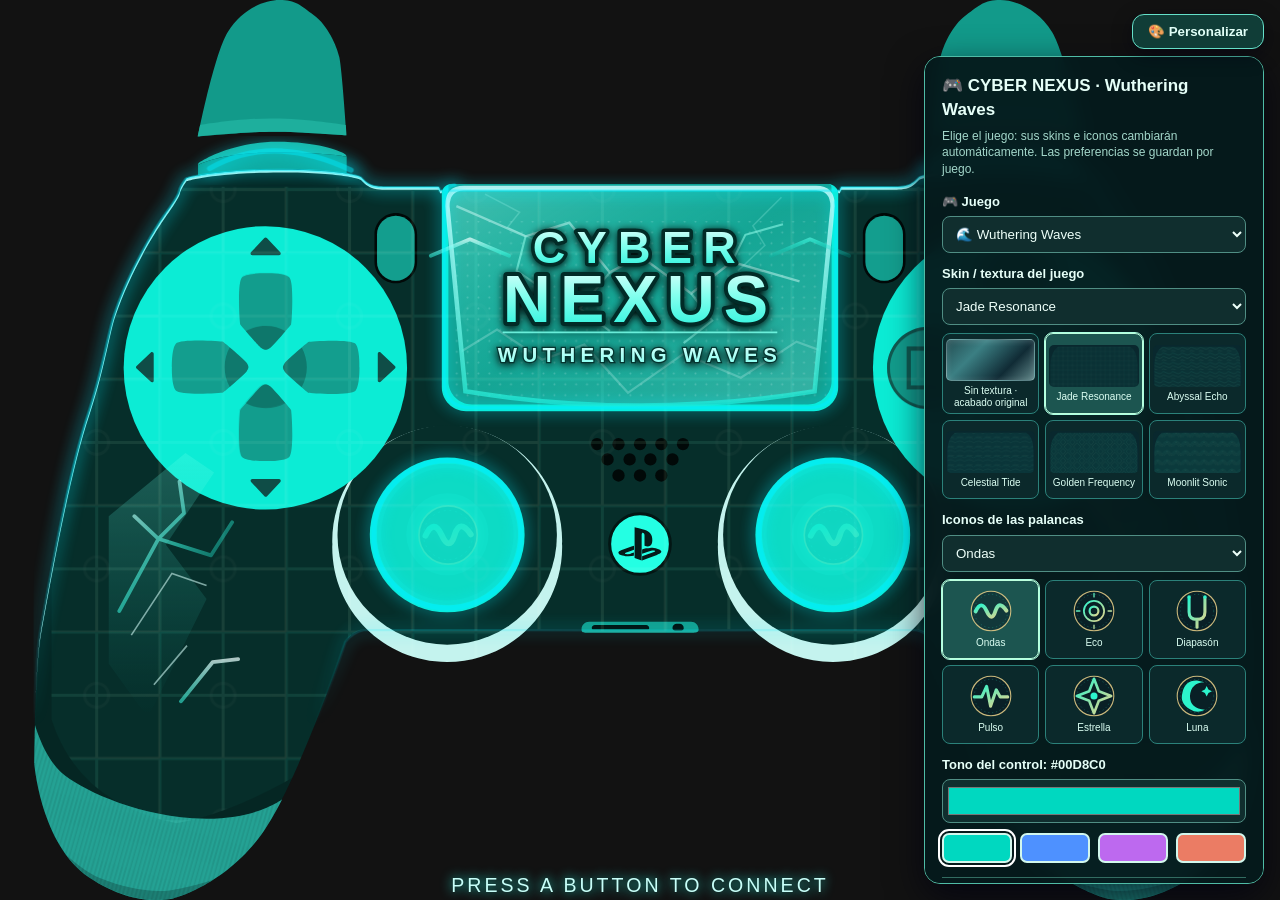
==== commit 4cf1390d: "Rebuild valid RGB SVG from exact original controller silhouette, remove all obsolete approximate pat" ====
--- a/gamepad-customize-v2/index.html
+++ b/gamepad-customize-v2/index.html
@@ -14,21 +14,20 @@
     <defs>
       <filter id="rgb-soft-glow" x="-75%" y="-75%" width="250%" height="250%"><feGaussianBlur stdDeviation="5"/></filter>
       <linearGradient id="rgb-shell-edge-fade" x1="0" y1="0" x2="0" y2="1">
-        <stop    <!-- Exact unmodified shell outline from V3/assets/base.svg .st3,
-         original viewBox="-556 241.1 806 598.9" mapped onto 806x598 RGB stage.
-         Mask fades only lower grip edges; no guessed freehand outline. -->
+        <stop offset="0%" stop-color="white"/>
+        <stop offset="66%" stop-color="white"/>
+        <stop offset="100%" stop-color="black"/>
+      </linearGradient>
+      <mask id="rgb-shell-upper-mask" maskUnits="userSpaceOnUse" maskContentUnits="userSpaceOnUse" x="0" y="0" width="806" height="598">
+        <rect x="0" y="0" width="806" height="485" fill="url(#rgb-shell-edge-fade)"/>
+      </mask>
+    </defs>
+    <!-- Identical silhouette to V3/assets/base.svg .st3, transformed from
+         viewBox -556,241.1 to overlay coordinates 0,0 (no approximated curves). -->
     <g class="rgb-zone rgb-outline" mask="url(#rgb-shell-upper-mask)">
       <g transform="translate(556 -241.1)">
         <path class="rgb-halo" d="M245.3,659.8c-2.9-15.5-17.7-102.5-32-144.6c-9.4-27.7-13.1-53-17-64.9c-12-35.7-33-65.7-33-65.7 s-9.5-13.1-10.1-16.3c-0.6-3.3-4.7-8.6-4.7-8.6s-17.4-5.7-62.3-5.7s-53.7,5-53.7,5s-2.4,2.9-5.9,4.8c-3.5,1.8-11.7,1.7-11.7,1.7 h-33.4c0,0-0.6-0.1-0.9,0.3c-0.4,0.4-0.6,2-0.6,2h-133h-133.1c0,0-0.3-1.7-0.6-2c-0.4-0.4-0.9-0.3-0.9-0.3H-321 c0,0-8.2,0.2-11.7-1.7c-3.5-1.8-5.9-4.8-5.9-4.8s-8.8-5-53.7-5c-44.8,0-62.3,5.7-62.3,5.7s-4.1,5.3-4.7,8.6 c-0.6,3.3-10.1,16.3-10.1,16.3s-21,30-33,65.7c-4,11.9-7.7,37.2-17,64.9c-14.3,42.1-29.1,129.1-32,144.6 c-4.3,23.2-4.7,90.1-4.7,90.1s4.5,53.4,36.2,74.9s56.7,14,56.7,14s33.1-8.2,57.8-41.9s56.6-129.2,56.6-129.2s2.2-3,5.7-5.3 s6.3-2.6,6.3-2.6l183.7,0.1l183.7-0.1c0,0,2.8,0.3,6.3,2.6s5.7,5.3,5.7,5.3s31.9,95.4,56.6,129.2s57.8,41.9,57.8,41.9 s25,7.5,56.7-14s36.2-74.9,36.2-74.9S249.7,682.9,245.3,659.8z"/>
         <path class="rgb-core" d="M245.3,659.8c-2.9-15.5-17.7-102.5-32-144.6c-9.4-27.7-13.1-53-17-64.9c-12-35.7-33-65.7-33-65.7 s-9.5-13.1-10.1-16.3c-0.6-3.3-4.7-8.6-4.7-8.6s-17.4-5.7-62.3-5.7s-53.7,5-53.7,5s-2.4,2.9-5.9,4.8c-3.5,1.8-11.7,1.7-11.7,1.7 h-33.4c0,0-0.6-0.1-0.9,0.3c-0.4,0.4-0.6,2-0.6,2h-133h-133.1c0,0-0.3-1.7-0.6-2c-0.4-0.4-0.9-0.3-0.9-0.3H-321 c0,0-8.2,0.2-11.7-1.7c-3.5-1.8-5.9-4.8-5.9-4.8s-8.8-5-53.7-5c-44.8,0-62.3,5.7-62.3,5.7s-4.1,5.3-4.7,8.6 c-0.6,3.3-10.1,16.3-10.1,16.3s-21,30-33,65.7c-4,11.9-7.7,37.2-17,64.9c-14.3,42.1-29.1,129.1-32,144.6 c-4.3,23.2-4.7,90.1-4.7,90.1s4.5,53.4,36.2,74.9s56.7,14,56.7,14s33.1-8.2,57.8-41.9s56.6-129.2,56.6-129.2s2.2-3,5.7-5.3 s6.3-2.6,6.3-2.6l183.7,0.1l183.7-0.1c0,0,2.8,0.3,6.3,2.6s5.7,5.3,5.7,5.3s31.9,95.4,56.6,129.2s57.8,41.9,57.8,41.9 s25,7.5,56.7-14s36.2-74.9,36.2-74.9S249.7,682.9,245.3,659.8z"/>
-      </g>
-    </g>
-51 183 42 261 38 331 C35 385 38 430 48 465"/>
-        <path class="rgb-core" d="M139 116 C112 112 94 122 79 142 C51 183 42 261 38 331 C35 385 38 430 48 465"/>
-      </g>
-      <g class="rgb-outline-right" transform="translate(806 0) scale(-1 1)">
-        <path class="rgb-halo" d="M139 116 C112 112 94 122 79 142 C51 183 42 261 38 331 C35 385 38 430 48 465"/>
-        <path class="rgb-core" d="M139 116 C112 112 94 122 79 142 C51 183 42 261 38 331 C35 385 38 430 48 465"/>
       </g>
     </g>
     <g class="rgb-zone rgb-sticks">
@@ -36,8 +35,8 @@
       <circle class="rgb-halo" cx="531" cy="355" r="49"/><circle class="rgb-core" cx="531" cy="355" r="49"/>
     </g>
     <g class="rgb-zone rgb-touchpad">
-      <path class="rgb-halo" d="M280 123 Q273 123 273 134 V254 Q273 271 292 271 H514 Q533 271 533 254 V134 Q533 123 526 123 Z"/>
-      <path class="rgb-core" d="M280 123 Q273 123 273 134 V254 Q273 271 292 271 H514 Q533 271 533 254 V134 Q533 123 526 123 Z"/>
+      <path class="rgb-halo" d="M280 123 Q273 123 273 134 V254 Q273 271 292 271 H514 Q533 271 533 254 V134 Q533 123 Q526 123 Z"/>
+      <path class="rgb-core" d="M280 123 Q273 123 273 134 V254 Q273 271 292 271 H514 Q533 271 533 254 V134 Q533 123 Q526 123 Z"/>
     </g>
     <g class="rgb-zone rgb-shoulders">
       <path class="rgb-halo" d="M117 112 Q158 88 211 113 M595 113 Q648 88 689 112"/>
--- a/gamepad-customize-v2/style.css
+++ b/gamepad-customize-v2/style.css
@@ -285,9 +285,5 @@
 .rgb-layer .rgb-sticks .rgb-halo{stroke-width:8;opacity:.55}
 .rgb-layer .rgb-touchpad .rgb-halo{stroke-width:8;opacity:.5}
 
-/* RGB v2 edge-refine: fade side rails before the controller grip tips.
-   No extraneous glowing loops outside lower shell. */
-.rgb-layer .rgb-outline{
- -webkit-mask-image:linear-gradient(to bottom,#000 0%,#000 55%,rgba(0,0,0,.85) 68%,transparent 82%);
- mask-image:linear-gradient(to bottom,#000 0%,#000 55%,rgba(0,0,0,.85) 68%,transparent 82%);
-}
+/* Exact original shell path clipping/fade is applied via the SVG's mask
+   attribute, using original 806x598 controller coordinates. */
